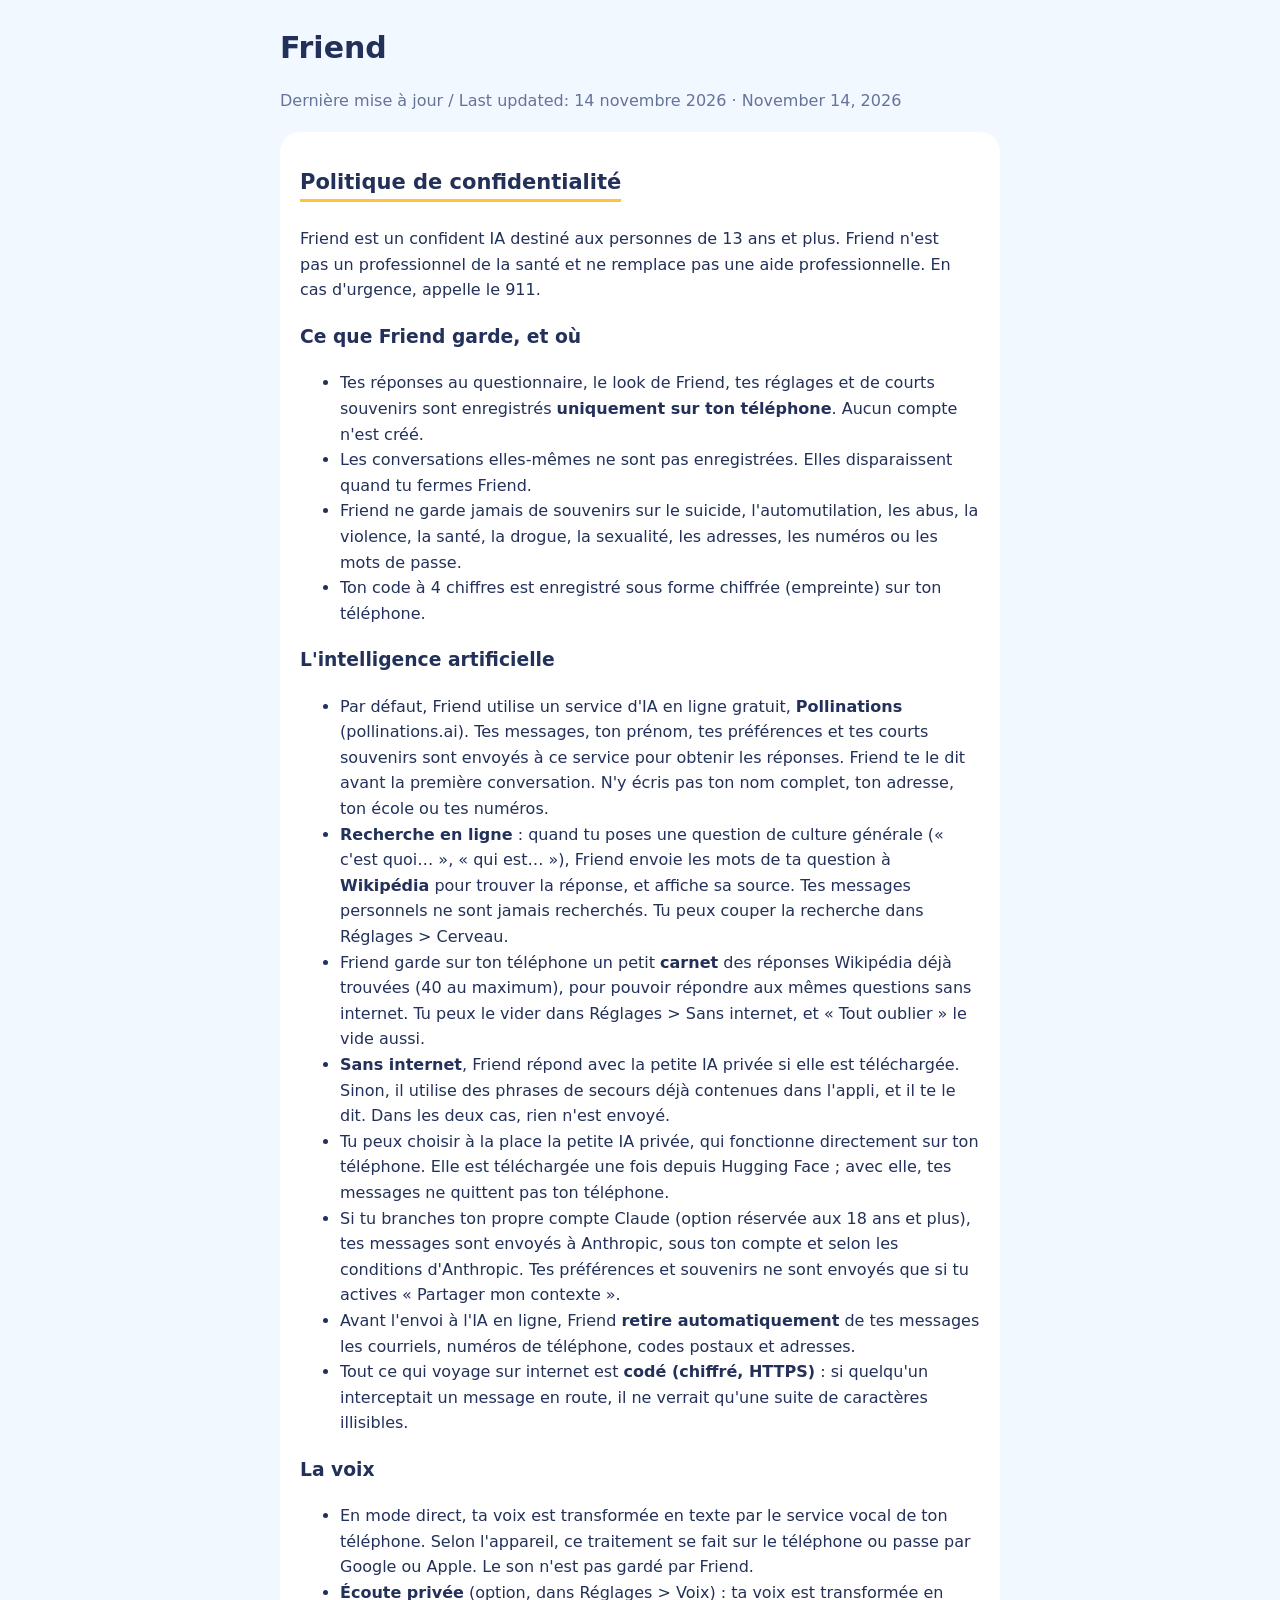
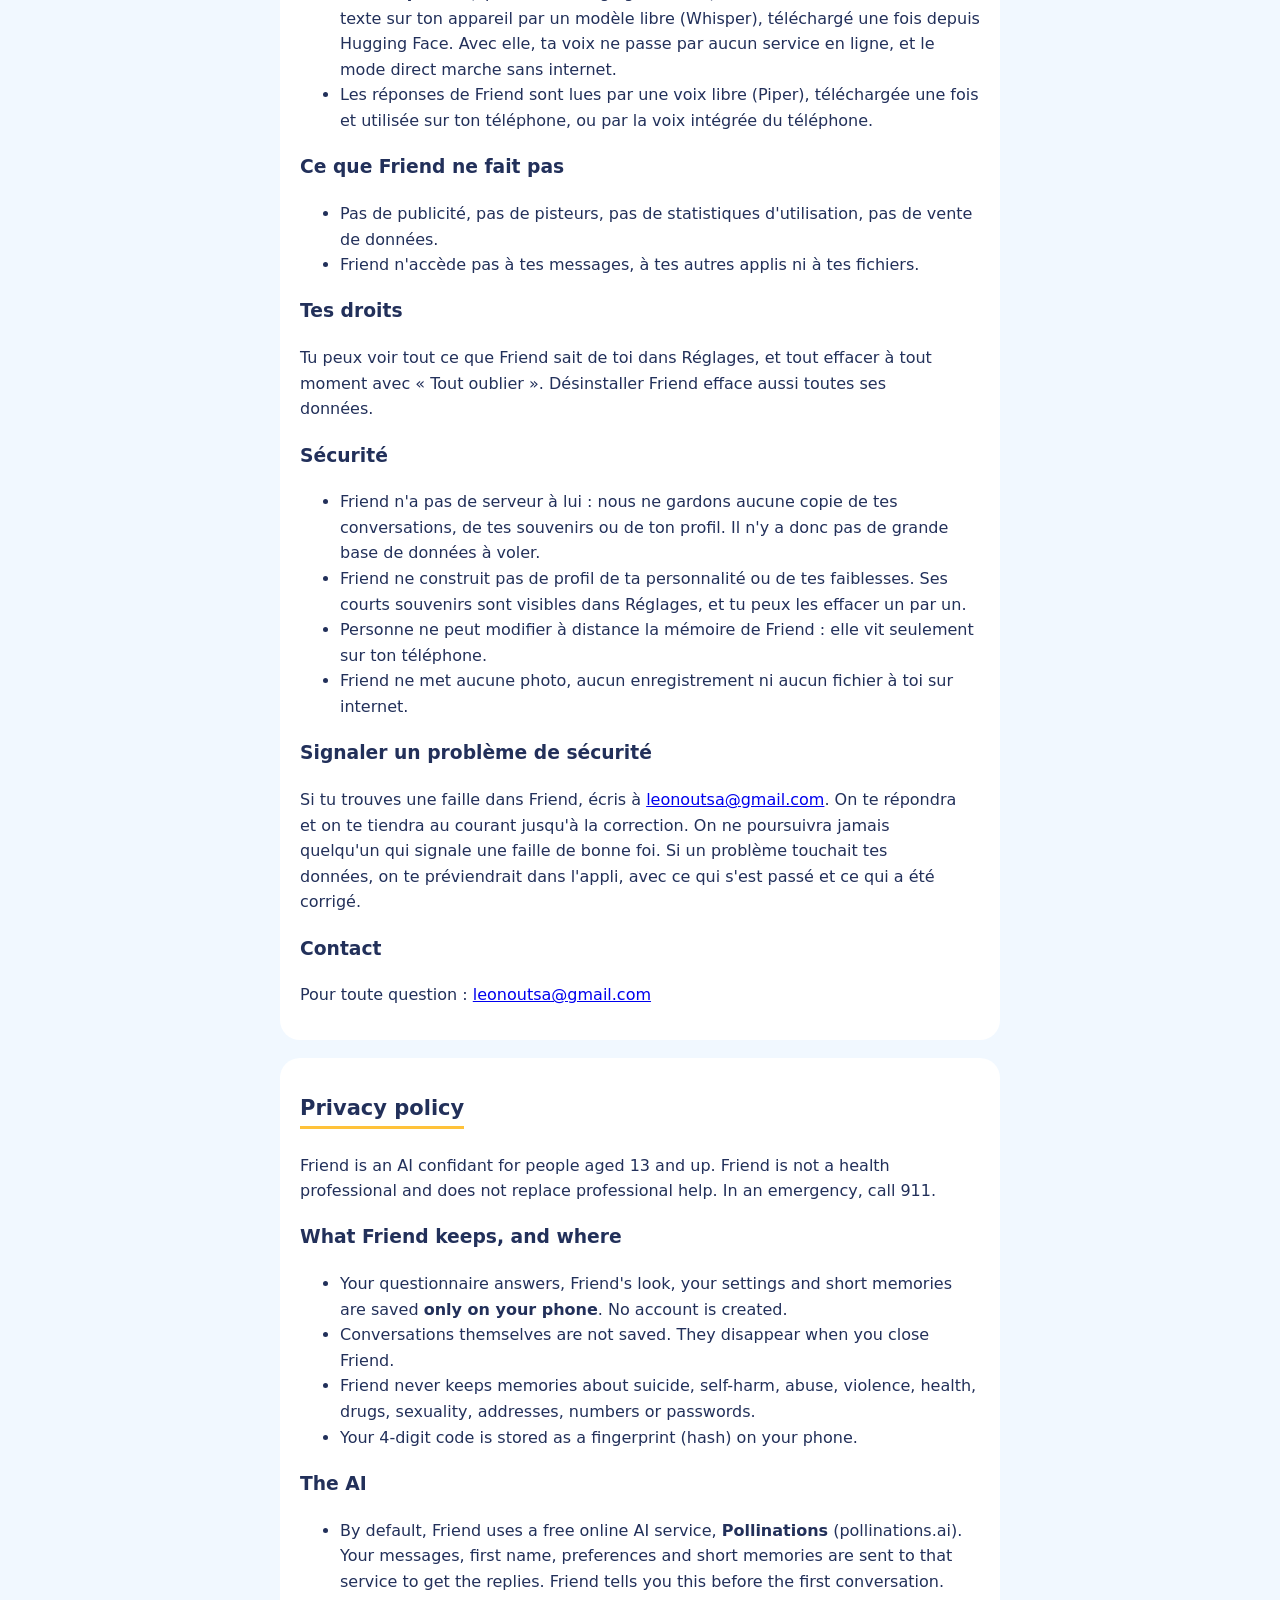
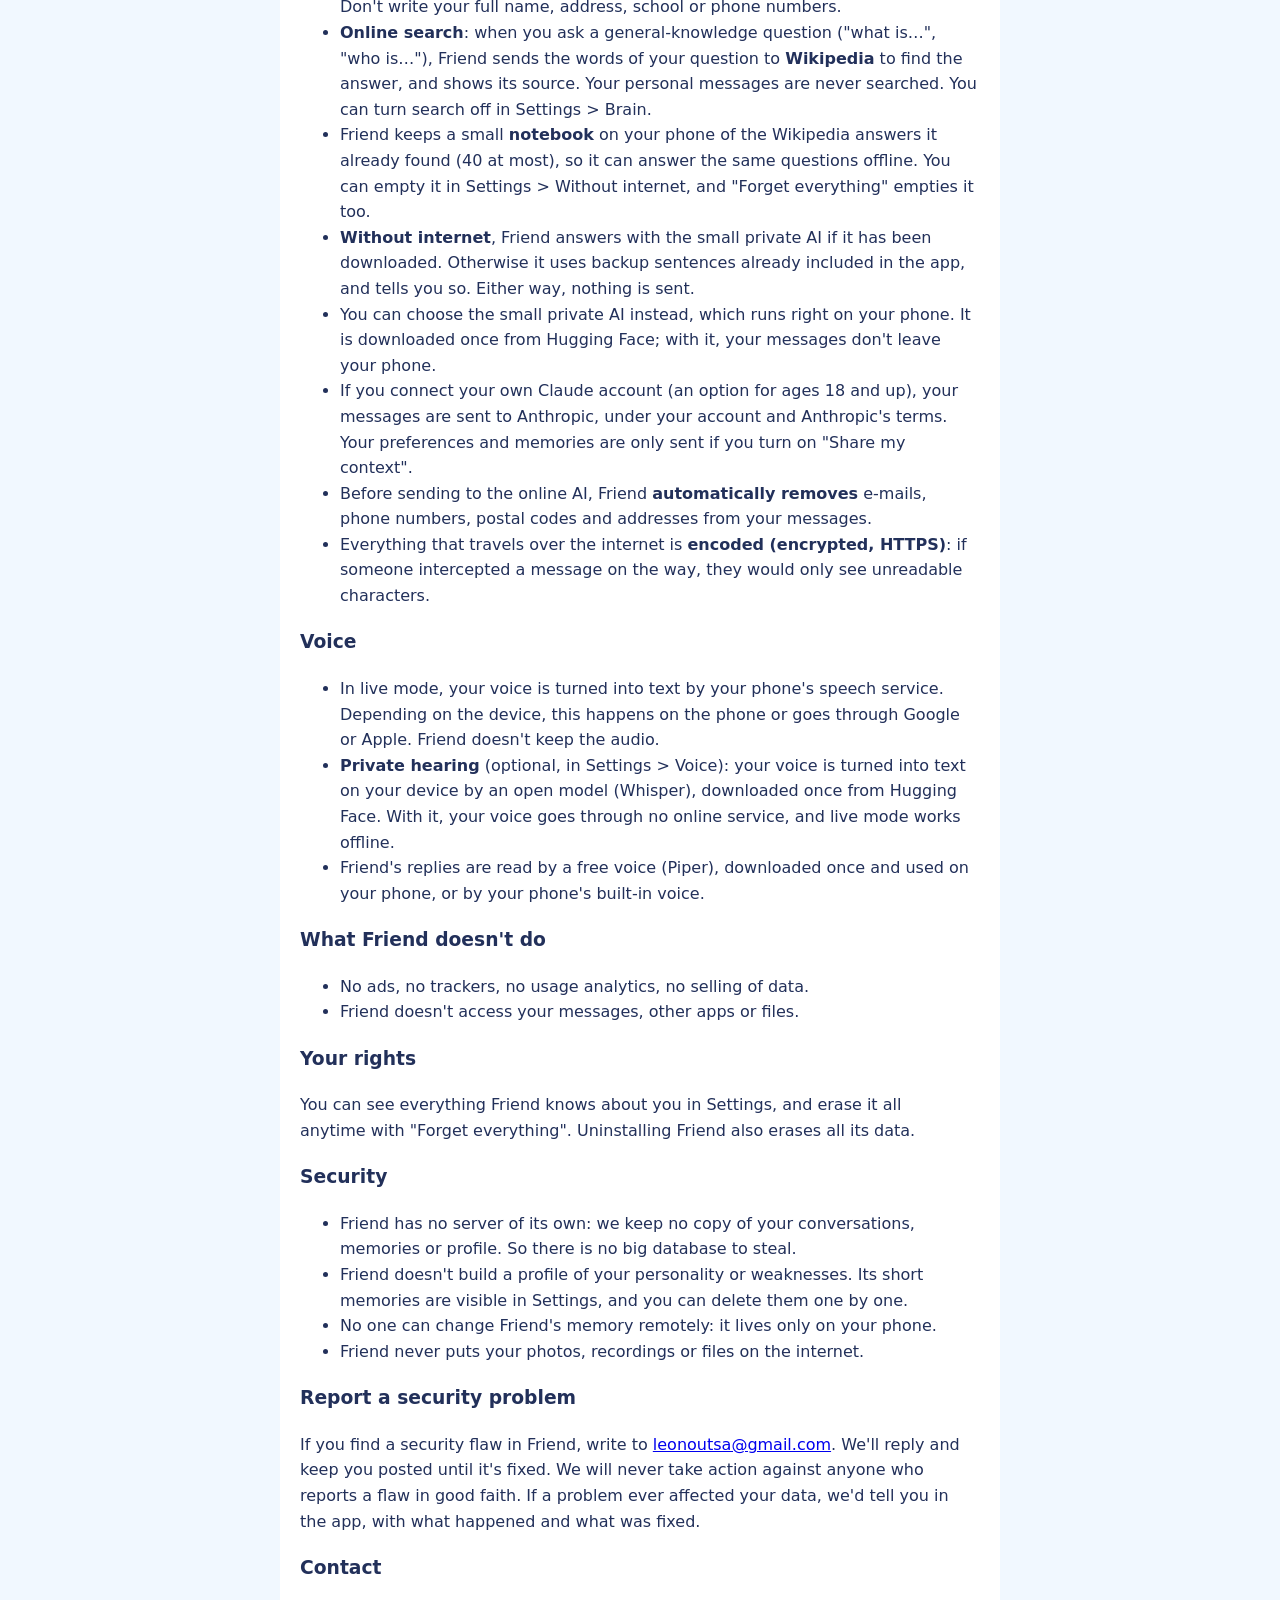
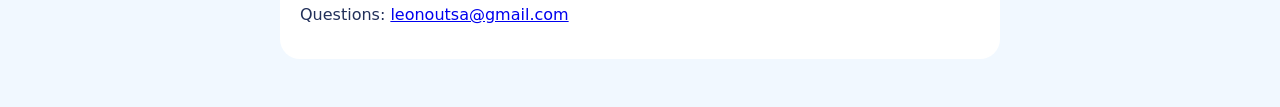
==== privacy.html @ 9cfb17f6 "Friend 2.0 : confident IA qui marche aussi sans internet Appli web installable (PWA) : mode direct v" ====
<!doctype html>
<html lang="fr">
<head>
<meta charset="utf-8">
<meta name="viewport" content="width=device-width, initial-scale=1">
<title>Friend · Confidentialité / Privacy</title>
<style>
  :root { --bg: #f1f8ff; --ink: #22305a; --muted: #66739a; --card: #ffffff; --accent: #ffc23a; }
  @media (prefers-color-scheme: dark) { :root { --bg: #161b36; --ink: #eef2ff; --muted: #a5afd6; --card: #222a52; } }
  body { margin: 0; background: var(--bg); color: var(--ink); font: 16px/1.6 "Nunito", "Segoe UI", system-ui, sans-serif; }
  main { max-width: 720px; margin: 0 auto; padding: 24px max(16px, env(safe-area-inset-left)) 48px; }
  h1 { font-size: 30px; margin: 0 0 4px; }
  h2 { font-size: 21px; margin: 28px 0 8px; border-bottom: 3px solid var(--accent); display: inline-block; }
  section { background: var(--card); border-radius: 20px; padding: 6px 20px 16px; margin-top: 18px; }
  p, li { max-width: 65ch; }
  .muted { color: var(--muted); }
  .fill { background: #fff2c2; color: #3b2600; padding: 0 4px; border-radius: 4px; }
</style>
</head>
<body>
<main>
  <h1>Friend</h1>
  <p class="muted">Dernière mise à jour / Last updated: 14 novembre 2026 · November 14, 2026</p>

  <section lang="fr">
    <h2>Politique de confidentialité</h2>
    <p>Friend est un confident IA destiné aux personnes de 13 ans et plus. Friend n'est pas un professionnel de la santé et ne remplace pas une aide professionnelle. En cas d'urgence, appelle le 911.</p>
    <h3>Ce que Friend garde, et où</h3>
    <ul>
      <li>Tes réponses au questionnaire, le look de Friend, tes réglages et de courts souvenirs sont enregistrés <strong>uniquement sur ton téléphone</strong>. Aucun compte n'est créé.</li>
      <li>Les conversations elles-mêmes ne sont pas enregistrées. Elles disparaissent quand tu fermes Friend.</li>
      <li>Friend ne garde jamais de souvenirs sur le suicide, l'automutilation, les abus, la violence, la santé, la drogue, la sexualité, les adresses, les numéros ou les mots de passe.</li>
      <li>Ton code à 4 chiffres est enregistré sous forme chiffrée (empreinte) sur ton téléphone.</li>
    </ul>
    <h3>L'intelligence artificielle</h3>
    <ul>
      <li>Par défaut, Friend utilise un service d'IA en ligne gratuit, <strong>Pollinations</strong> (pollinations.ai). Tes messages, ton prénom, tes préférences et tes courts souvenirs sont envoyés à ce service pour obtenir les réponses. Friend te le dit avant la première conversation. N'y écris pas ton nom complet, ton adresse, ton école ou tes numéros.</li>
      <li><strong>Recherche en ligne</strong> : quand tu poses une question de culture générale (« c'est quoi… », « qui est… »), Friend envoie les mots de ta question à <strong>Wikipédia</strong> pour trouver la réponse, et affiche sa source. Tes messages personnels ne sont jamais recherchés. Tu peux couper la recherche dans Réglages &gt; Cerveau.</li>
      <li>Friend garde sur ton téléphone un petit <strong>carnet</strong> des réponses Wikipédia déjà trouvées (40 au maximum), pour pouvoir répondre aux mêmes questions sans internet. Tu peux le vider dans Réglages &gt; Sans internet, et « Tout oublier » le vide aussi.</li>
      <li><strong>Sans internet</strong>, Friend répond avec la petite IA privée si elle est téléchargée. Sinon, il utilise des phrases de secours déjà contenues dans l'appli, et il te le dit. Dans les deux cas, rien n'est envoyé.</li>
      <li>Tu peux choisir à la place la petite IA privée, qui fonctionne directement sur ton téléphone. Elle est téléchargée une fois depuis Hugging Face ; avec elle, tes messages ne quittent pas ton téléphone.</li>
      <li>Si tu branches ton propre compte Claude (option réservée aux 18 ans et plus), tes messages sont envoyés à Anthropic, sous ton compte et selon les conditions d'Anthropic. Tes préférences et souvenirs ne sont envoyés que si tu actives « Partager mon contexte ».</li>
      <li>Avant l'envoi à l'IA en ligne, Friend <strong>retire automatiquement</strong> de tes messages les courriels, numéros de téléphone, codes postaux et adresses.</li>
      <li>Tout ce qui voyage sur internet est <strong>codé (chiffré, HTTPS)</strong> : si quelqu'un interceptait un message en route, il ne verrait qu'une suite de caractères illisibles.</li>
    </ul>
    <h3>La voix</h3>
    <ul>
      <li>En mode direct, ta voix est transformée en texte par le service vocal de ton téléphone. Selon l'appareil, ce traitement se fait sur le téléphone ou passe par Google ou Apple. Le son n'est pas gardé par Friend.</li>
      <li><strong>Écoute privée</strong> (option, dans Réglages &gt; Voix) : ta voix est transformée en texte sur ton appareil par un modèle libre (Whisper), téléchargé une fois depuis Hugging Face. Avec elle, ta voix ne passe par aucun service en ligne, et le mode direct marche sans internet.</li>
      <li>Les réponses de Friend sont lues par une voix libre (Piper), téléchargée une fois et utilisée sur ton téléphone, ou par la voix intégrée du téléphone.</li>
    </ul>
    <h3>Ce que Friend ne fait pas</h3>
    <ul>
      <li>Pas de publicité, pas de pisteurs, pas de statistiques d'utilisation, pas de vente de données.</li>
      <li>Friend n'accède pas à tes messages, à tes autres applis ni à tes fichiers.</li>
    </ul>
    <h3>Tes droits</h3>
    <p>Tu peux voir tout ce que Friend sait de toi dans Réglages, et tout effacer à tout moment avec « Tout oublier ». Désinstaller Friend efface aussi toutes ses données.</p>
    <h3>Sécurité</h3>
    <ul>
      <li>Friend n'a pas de serveur à lui : nous ne gardons aucune copie de tes conversations, de tes souvenirs ou de ton profil. Il n'y a donc pas de grande base de données à voler.</li>
      <li>Friend ne construit pas de profil de ta personnalité ou de tes faiblesses. Ses courts souvenirs sont visibles dans Réglages, et tu peux les effacer un par un.</li>
      <li>Personne ne peut modifier à distance la mémoire de Friend : elle vit seulement sur ton téléphone.</li>
      <li>Friend ne met aucune photo, aucun enregistrement ni aucun fichier à toi sur internet.</li>
    </ul>
    <h3>Signaler un problème de sécurité</h3>
    <p>Si tu trouves une faille dans Friend, écris à <a href="mailto:leonoutsa@gmail.com">leonoutsa@gmail.com</a>. On te répondra et on te tiendra au courant jusqu'à la correction. On ne poursuivra jamais quelqu'un qui signale une faille de bonne foi. Si un problème touchait tes données, on te préviendrait dans l'appli, avec ce qui s'est passé et ce qui a été corrigé.</p>
    <h3>Contact</h3>
    <p>Pour toute question : <a href="mailto:leonoutsa@gmail.com">leonoutsa@gmail.com</a></p>
  </section>

  <section lang="en">
    <h2>Privacy policy</h2>
    <p>Friend is an AI confidant for people aged 13 and up. Friend is not a health professional and does not replace professional help. In an emergency, call 911.</p>
    <h3>What Friend keeps, and where</h3>
    <ul>
      <li>Your questionnaire answers, Friend's look, your settings and short memories are saved <strong>only on your phone</strong>. No account is created.</li>
      <li>Conversations themselves are not saved. They disappear when you close Friend.</li>
      <li>Friend never keeps memories about suicide, self-harm, abuse, violence, health, drugs, sexuality, addresses, numbers or passwords.</li>
      <li>Your 4-digit code is stored as a fingerprint (hash) on your phone.</li>
    </ul>
    <h3>The AI</h3>
    <ul>
      <li>By default, Friend uses a free online AI service, <strong>Pollinations</strong> (pollinations.ai). Your messages, first name, preferences and short memories are sent to that service to get the replies. Friend tells you this before the first conversation. Don't write your full name, address, school or phone numbers.</li>
      <li><strong>Online search</strong>: when you ask a general-knowledge question ("what is…", "who is…"), Friend sends the words of your question to <strong>Wikipedia</strong> to find the answer, and shows its source. Your personal messages are never searched. You can turn search off in Settings &gt; Brain.</li>
      <li>Friend keeps a small <strong>notebook</strong> on your phone of the Wikipedia answers it already found (40 at most), so it can answer the same questions offline. You can empty it in Settings &gt; Without internet, and "Forget everything" empties it too.</li>
      <li><strong>Without internet</strong>, Friend answers with the small private AI if it has been downloaded. Otherwise it uses backup sentences already included in the app, and tells you so. Either way, nothing is sent.</li>
      <li>You can choose the small private AI instead, which runs right on your phone. It is downloaded once from Hugging Face; with it, your messages don't leave your phone.</li>
      <li>If you connect your own Claude account (an option for ages 18 and up), your messages are sent to Anthropic, under your account and Anthropic's terms. Your preferences and memories are only sent if you turn on "Share my context".</li>
      <li>Before sending to the online AI, Friend <strong>automatically removes</strong> e-mails, phone numbers, postal codes and addresses from your messages.</li>
      <li>Everything that travels over the internet is <strong>encoded (encrypted, HTTPS)</strong>: if someone intercepted a message on the way, they would only see unreadable characters.</li>
    </ul>
    <h3>Voice</h3>
    <ul>
      <li>In live mode, your voice is turned into text by your phone's speech service. Depending on the device, this happens on the phone or goes through Google or Apple. Friend doesn't keep the audio.</li>
      <li><strong>Private hearing</strong> (optional, in Settings &gt; Voice): your voice is turned into text on your device by an open model (Whisper), downloaded once from Hugging Face. With it, your voice goes through no online service, and live mode works offline.</li>
      <li>Friend's replies are read by a free voice (Piper), downloaded once and used on your phone, or by your phone's built-in voice.</li>
    </ul>
    <h3>What Friend doesn't do</h3>
    <ul>
      <li>No ads, no trackers, no usage analytics, no selling of data.</li>
      <li>Friend doesn't access your messages, other apps or files.</li>
    </ul>
    <h3>Your rights</h3>
    <p>You can see everything Friend knows about you in Settings, and erase it all anytime with "Forget everything". Uninstalling Friend also erases all its data.</p>
    <h3>Security</h3>
    <ul>
      <li>Friend has no server of its own: we keep no copy of your conversations, memories or profile. So there is no big database to steal.</li>
      <li>Friend doesn't build a profile of your personality or weaknesses. Its short memories are visible in Settings, and you can delete them one by one.</li>
      <li>No one can change Friend's memory remotely: it lives only on your phone.</li>
      <li>Friend never puts your photos, recordings or files on the internet.</li>
    </ul>
    <h3>Report a security problem</h3>
    <p>If you find a security flaw in Friend, write to <a href="mailto:leonoutsa@gmail.com">leonoutsa@gmail.com</a>. We'll reply and keep you posted until it's fixed. We will never take action against anyone who reports a flaw in good faith. If a problem ever affected your data, we'd tell you in the app, with what happened and what was fixed.</p>
    <h3>Contact</h3>
    <p>Questions: <a href="mailto:leonoutsa@gmail.com">leonoutsa@gmail.com</a></p>
  </section>
</main>
</body>
</html>
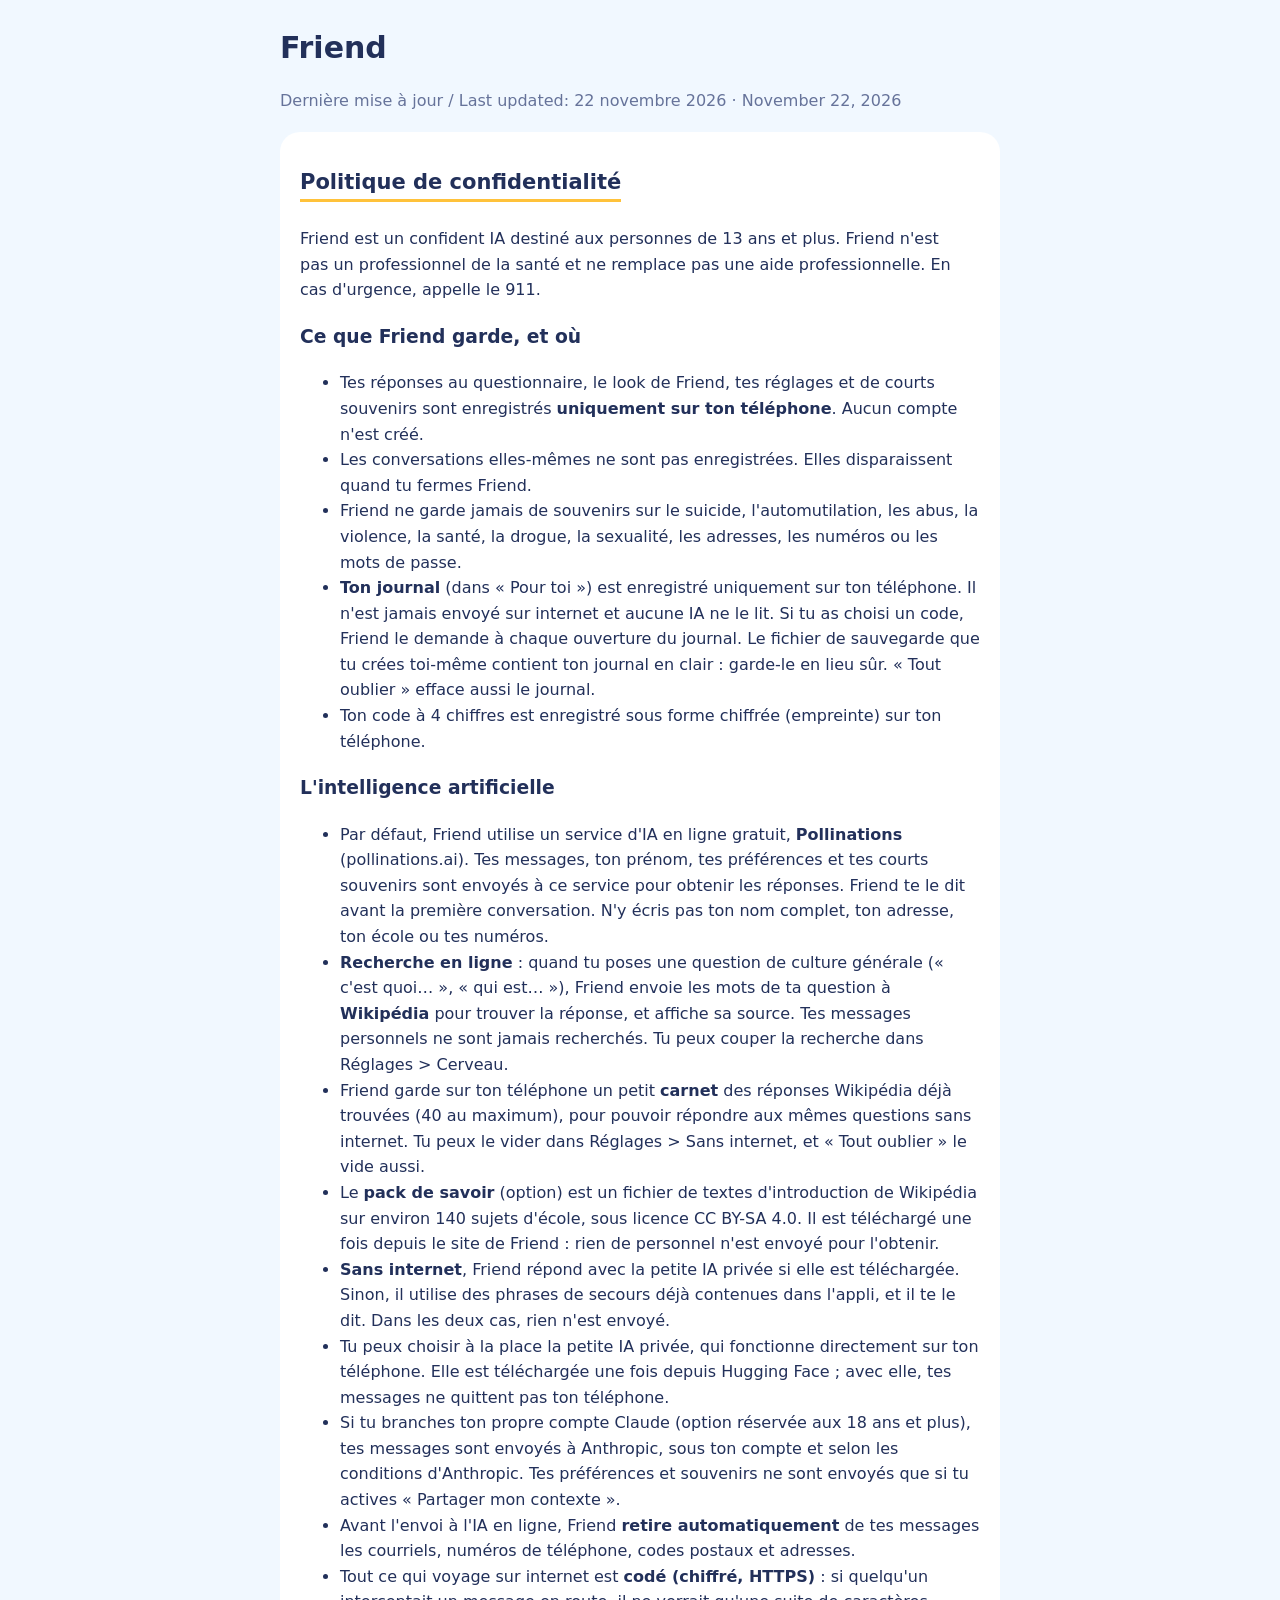
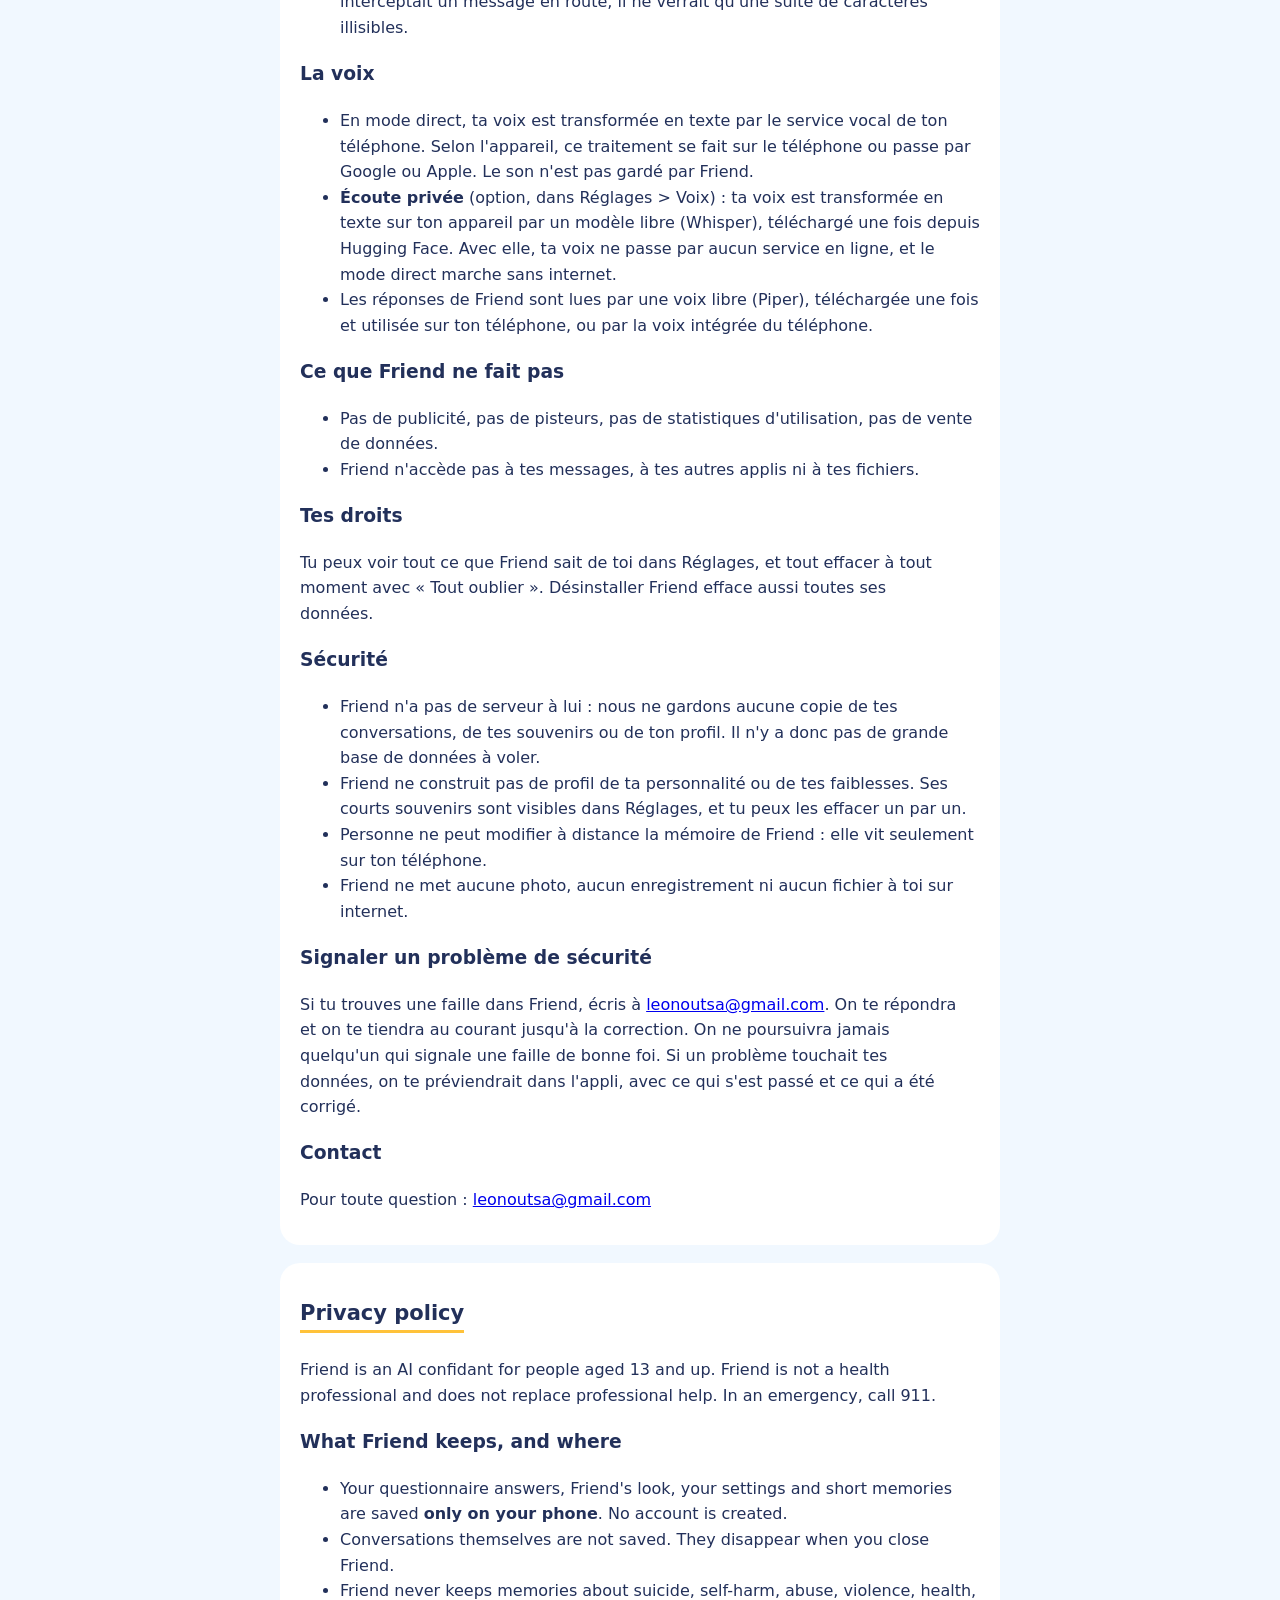
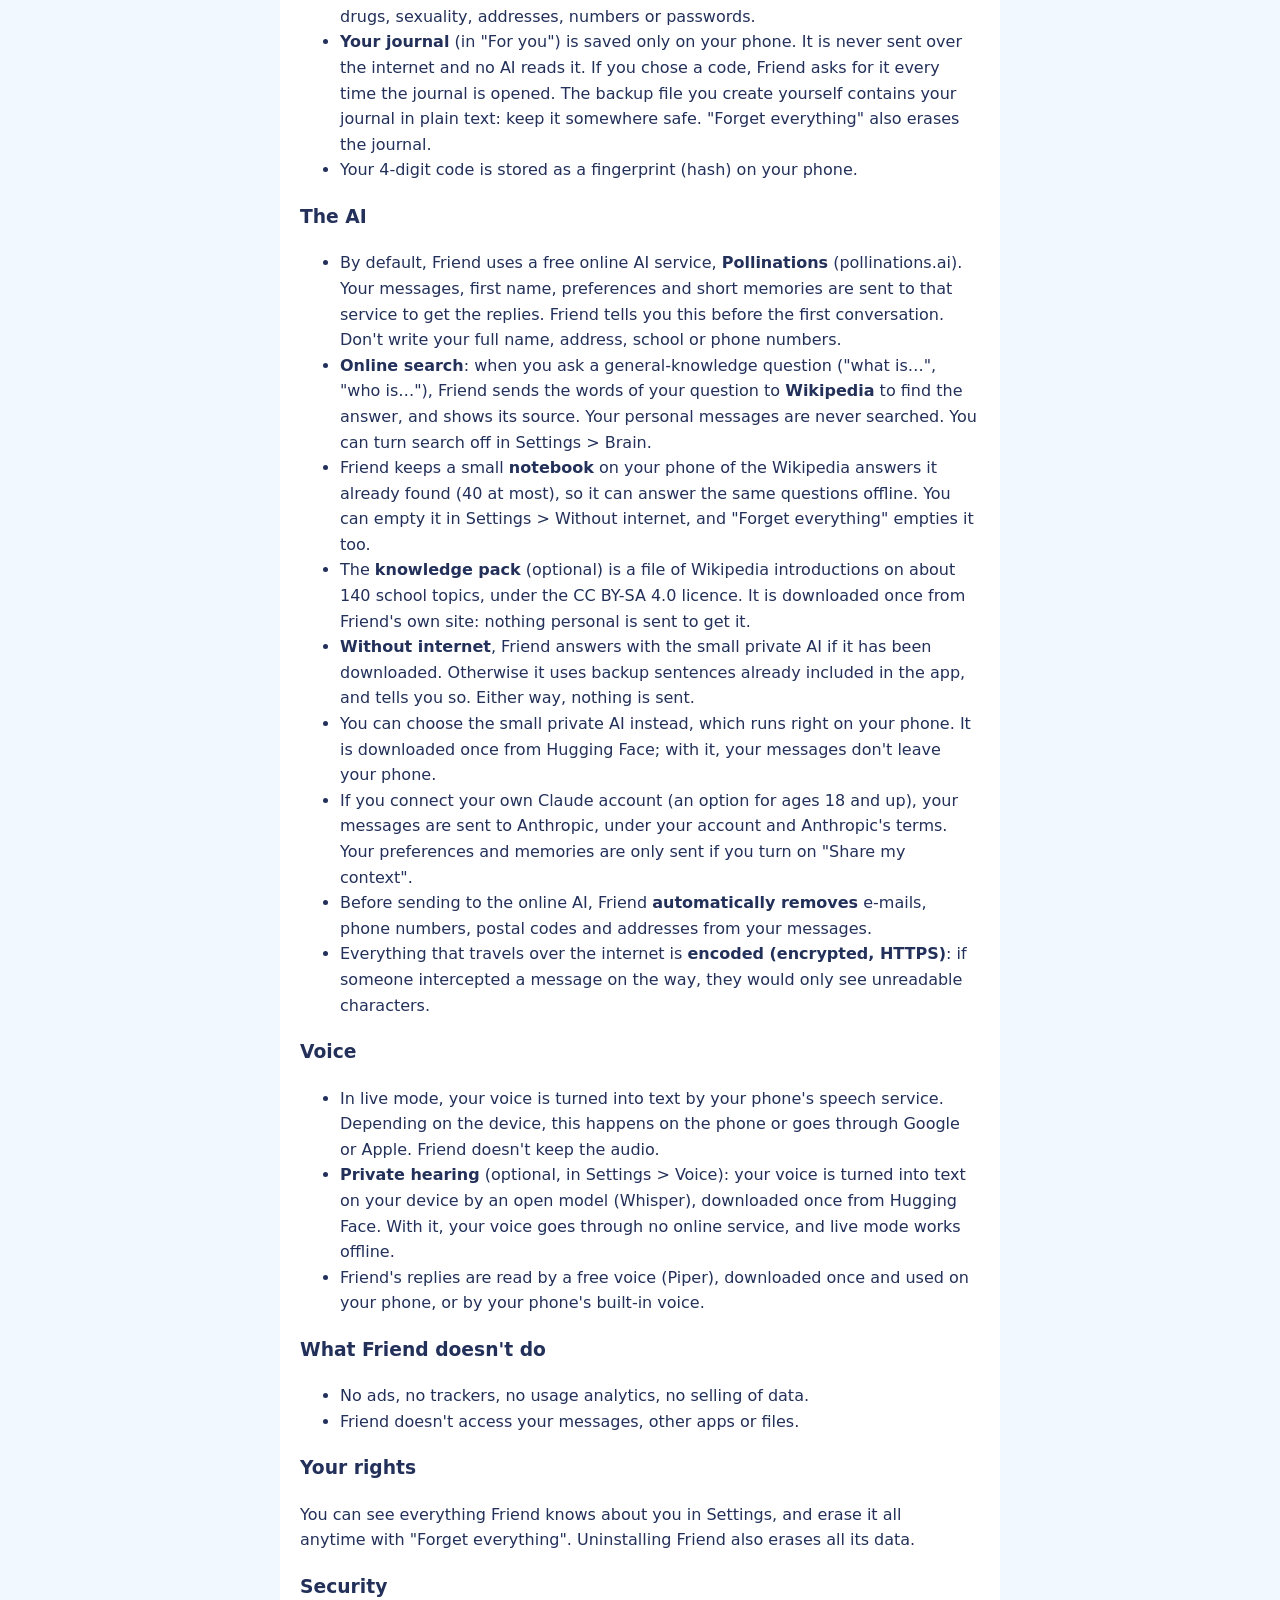
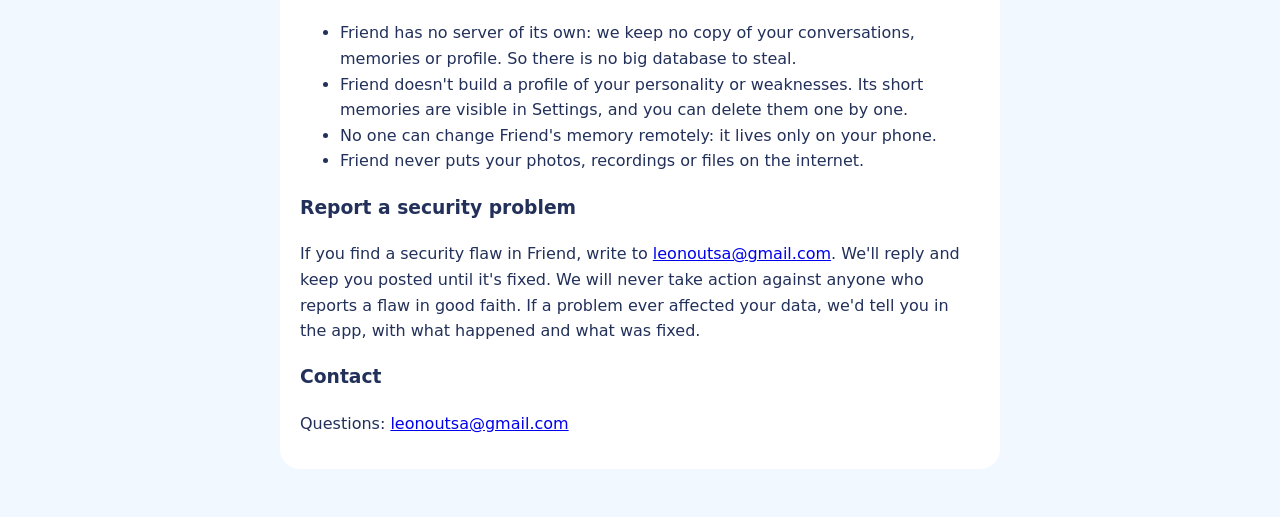
==== commit 918b3cee: "Friend 2.2 : journal intime et pack de savoir - Mon journal : pages gardées sur l'appareil, jamais e" ====
--- a/privacy.html
+++ b/privacy.html
@@ -20,7 +20,7 @@
 <body>
 <main>
   <h1>Friend</h1>
-  <p class="muted">Dernière mise à jour / Last updated: 14 novembre 2026 · November 14, 2026</p>
+  <p class="muted">Dernière mise à jour / Last updated: 22 novembre 2026 · November 22, 2026</p>
 
   <section lang="fr">
     <h2>Politique de confidentialité</h2>
@@ -30,6 +30,7 @@
       <li>Tes réponses au questionnaire, le look de Friend, tes réglages et de courts souvenirs sont enregistrés <strong>uniquement sur ton téléphone</strong>. Aucun compte n'est créé.</li>
       <li>Les conversations elles-mêmes ne sont pas enregistrées. Elles disparaissent quand tu fermes Friend.</li>
       <li>Friend ne garde jamais de souvenirs sur le suicide, l'automutilation, les abus, la violence, la santé, la drogue, la sexualité, les adresses, les numéros ou les mots de passe.</li>
+      <li><strong>Ton journal</strong> (dans « Pour toi ») est enregistré uniquement sur ton téléphone. Il n'est jamais envoyé sur internet et aucune IA ne le lit. Si tu as choisi un code, Friend le demande à chaque ouverture du journal. Le fichier de sauvegarde que tu crées toi-même contient ton journal en clair : garde-le en lieu sûr. « Tout oublier » efface aussi le journal.</li>
       <li>Ton code à 4 chiffres est enregistré sous forme chiffrée (empreinte) sur ton téléphone.</li>
     </ul>
     <h3>L'intelligence artificielle</h3>
@@ -37,6 +38,7 @@
       <li>Par défaut, Friend utilise un service d'IA en ligne gratuit, <strong>Pollinations</strong> (pollinations.ai). Tes messages, ton prénom, tes préférences et tes courts souvenirs sont envoyés à ce service pour obtenir les réponses. Friend te le dit avant la première conversation. N'y écris pas ton nom complet, ton adresse, ton école ou tes numéros.</li>
       <li><strong>Recherche en ligne</strong> : quand tu poses une question de culture générale (« c'est quoi… », « qui est… »), Friend envoie les mots de ta question à <strong>Wikipédia</strong> pour trouver la réponse, et affiche sa source. Tes messages personnels ne sont jamais recherchés. Tu peux couper la recherche dans Réglages &gt; Cerveau.</li>
       <li>Friend garde sur ton téléphone un petit <strong>carnet</strong> des réponses Wikipédia déjà trouvées (40 au maximum), pour pouvoir répondre aux mêmes questions sans internet. Tu peux le vider dans Réglages &gt; Sans internet, et « Tout oublier » le vide aussi.</li>
+      <li>Le <strong>pack de savoir</strong> (option) est un fichier de textes d'introduction de Wikipédia sur environ 140 sujets d'école, sous licence CC BY-SA 4.0. Il est téléchargé une fois depuis le site de Friend : rien de personnel n'est envoyé pour l'obtenir.</li>
       <li><strong>Sans internet</strong>, Friend répond avec la petite IA privée si elle est téléchargée. Sinon, il utilise des phrases de secours déjà contenues dans l'appli, et il te le dit. Dans les deux cas, rien n'est envoyé.</li>
       <li>Tu peux choisir à la place la petite IA privée, qui fonctionne directement sur ton téléphone. Elle est téléchargée une fois depuis Hugging Face ; avec elle, tes messages ne quittent pas ton téléphone.</li>
       <li>Si tu branches ton propre compte Claude (option réservée aux 18 ans et plus), tes messages sont envoyés à Anthropic, sous ton compte et selon les conditions d'Anthropic. Tes préférences et souvenirs ne sont envoyés que si tu actives « Partager mon contexte ».</li>
@@ -77,6 +79,7 @@
       <li>Your questionnaire answers, Friend's look, your settings and short memories are saved <strong>only on your phone</strong>. No account is created.</li>
       <li>Conversations themselves are not saved. They disappear when you close Friend.</li>
       <li>Friend never keeps memories about suicide, self-harm, abuse, violence, health, drugs, sexuality, addresses, numbers or passwords.</li>
+      <li><strong>Your journal</strong> (in "For you") is saved only on your phone. It is never sent over the internet and no AI reads it. If you chose a code, Friend asks for it every time the journal is opened. The backup file you create yourself contains your journal in plain text: keep it somewhere safe. "Forget everything" also erases the journal.</li>
       <li>Your 4-digit code is stored as a fingerprint (hash) on your phone.</li>
     </ul>
     <h3>The AI</h3>
@@ -84,6 +87,7 @@
       <li>By default, Friend uses a free online AI service, <strong>Pollinations</strong> (pollinations.ai). Your messages, first name, preferences and short memories are sent to that service to get the replies. Friend tells you this before the first conversation. Don't write your full name, address, school or phone numbers.</li>
       <li><strong>Online search</strong>: when you ask a general-knowledge question ("what is…", "who is…"), Friend sends the words of your question to <strong>Wikipedia</strong> to find the answer, and shows its source. Your personal messages are never searched. You can turn search off in Settings &gt; Brain.</li>
       <li>Friend keeps a small <strong>notebook</strong> on your phone of the Wikipedia answers it already found (40 at most), so it can answer the same questions offline. You can empty it in Settings &gt; Without internet, and "Forget everything" empties it too.</li>
+      <li>The <strong>knowledge pack</strong> (optional) is a file of Wikipedia introductions on about 140 school topics, under the CC BY-SA 4.0 licence. It is downloaded once from Friend's own site: nothing personal is sent to get it.</li>
       <li><strong>Without internet</strong>, Friend answers with the small private AI if it has been downloaded. Otherwise it uses backup sentences already included in the app, and tells you so. Either way, nothing is sent.</li>
       <li>You can choose the small private AI instead, which runs right on your phone. It is downloaded once from Hugging Face; with it, your messages don't leave your phone.</li>
       <li>If you connect your own Claude account (an option for ages 18 and up), your messages are sent to Anthropic, under your account and Anthropic's terms. Your preferences and memories are only sent if you turn on "Share my context".</li>
